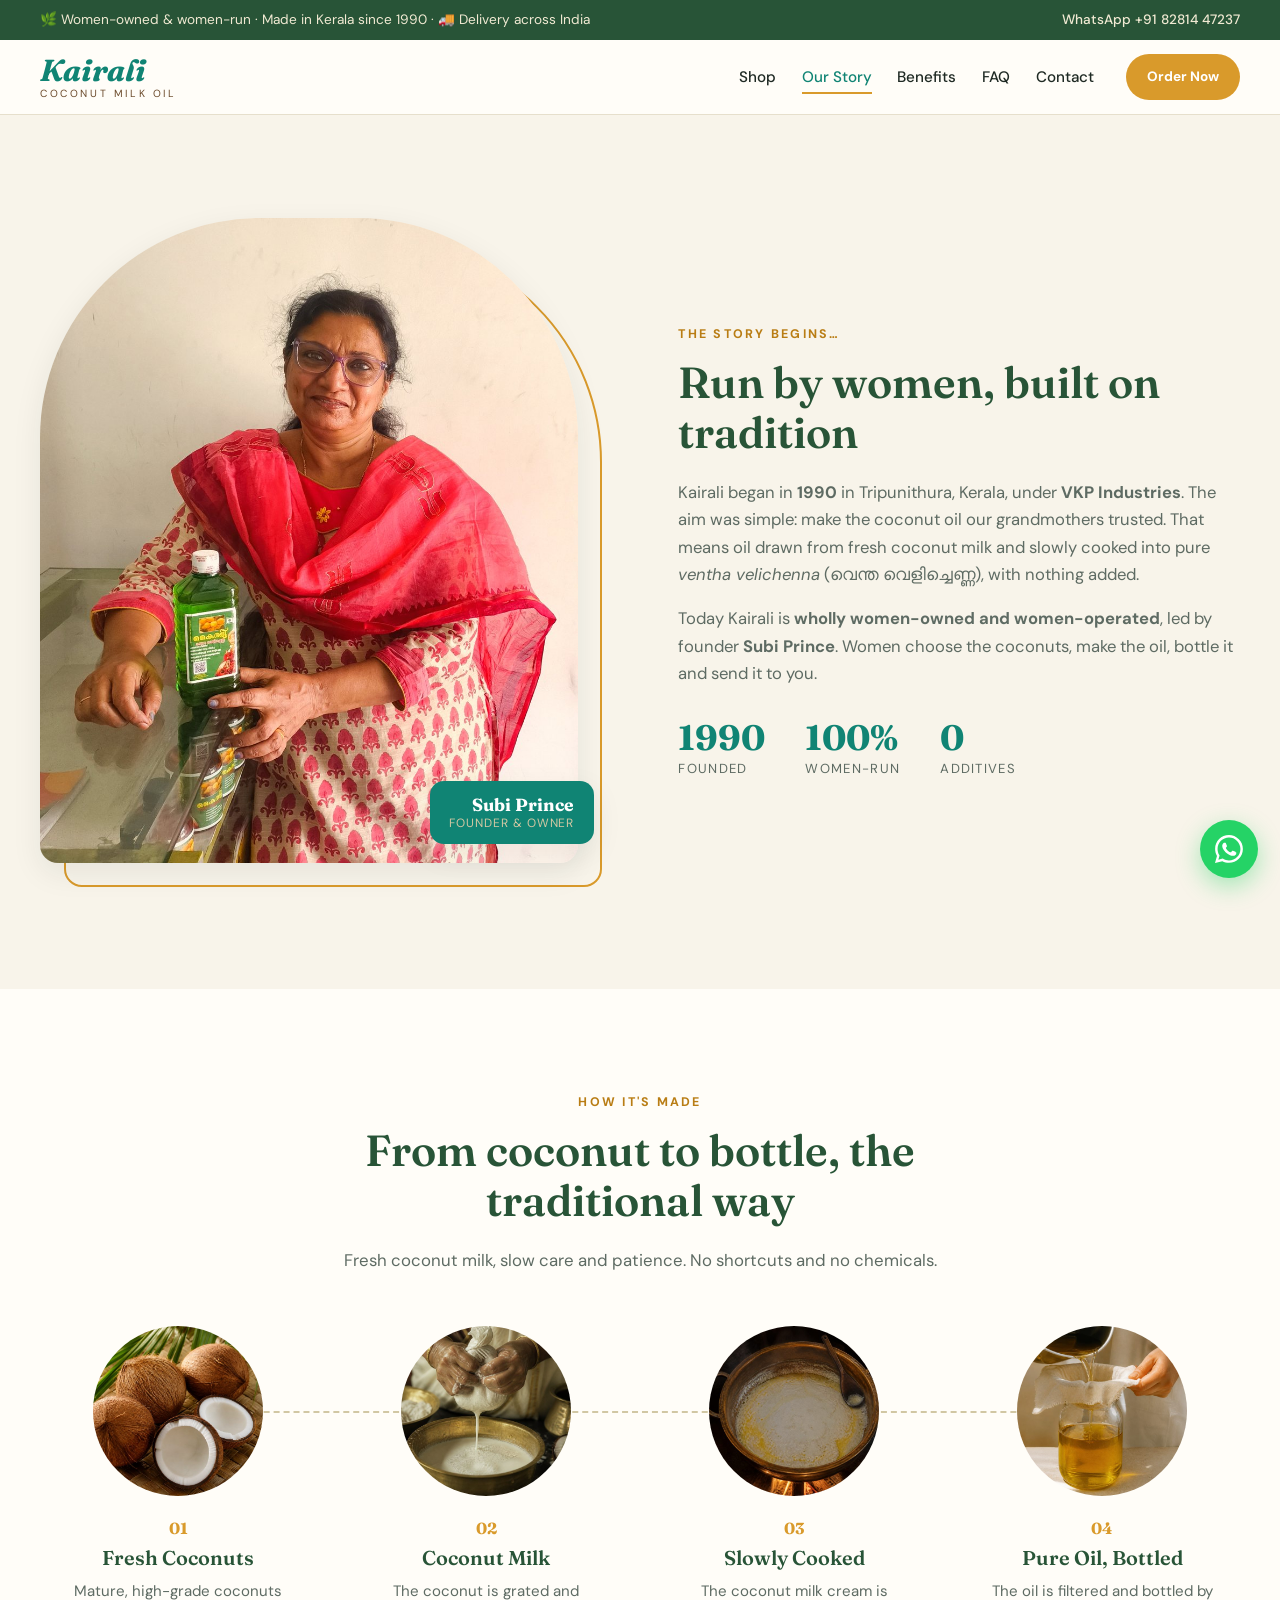
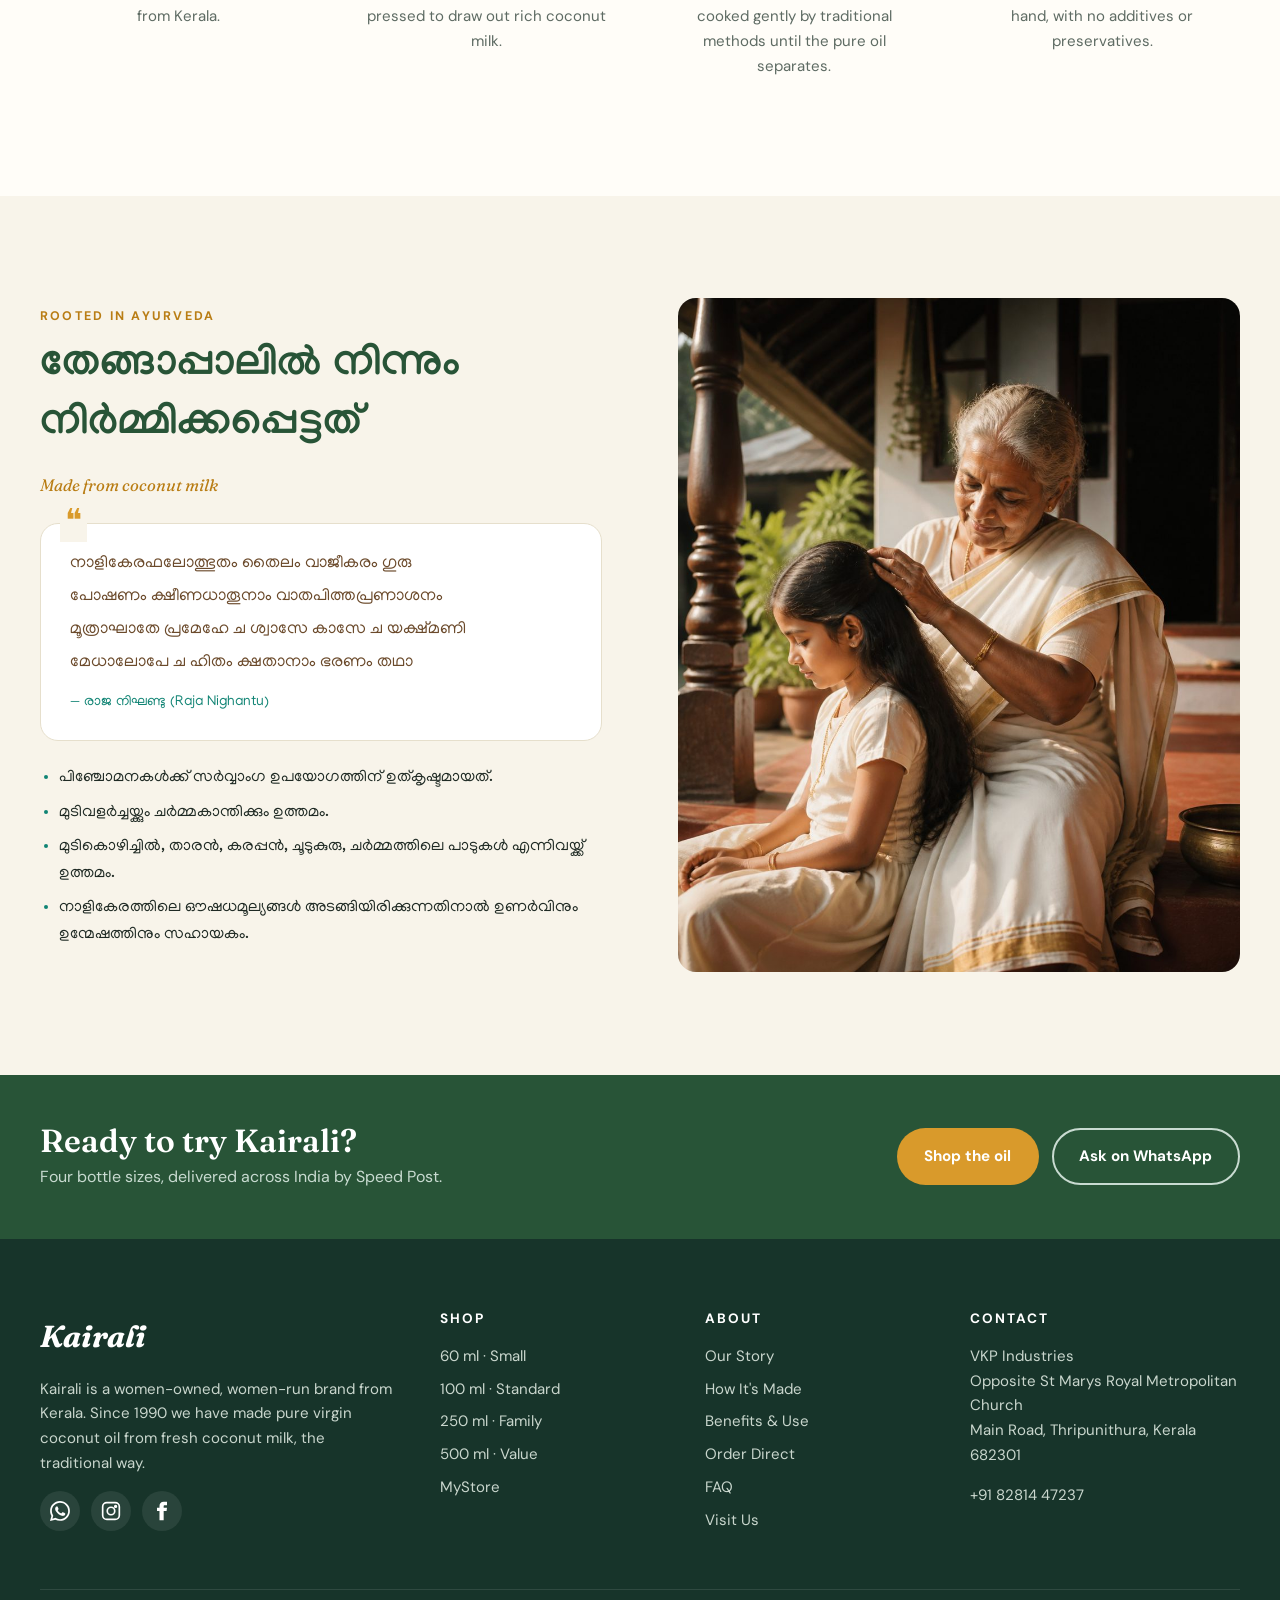
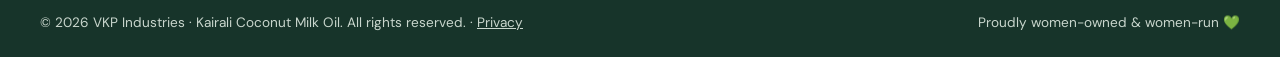
==== about.html @ 32cbc708 "Split site into pages, put checkout right after the bottles, add map - Home: hero, bottles and check" ====
<!DOCTYPE html>
<html lang="en">
<head>
  <meta charset="utf-8">
  <meta name="viewport" content="width=device-width, initial-scale=1">
  <title>Our Story | Kairali Coconut Milk Oil</title>
  <meta name="description" content="Kairali has been made in Tripunithura, Kerala since 1990 by a wholly women-owned, women-run family business. See how our coconut milk oil is made.">
  <meta name="theme-color" content="#108474">
  <link rel="canonical" href="https://vkpindustries.com/about.html">
  <meta property="og:url" content="https://vkpindustries.com/about.html">

  <!-- Open Graph / social preview -->
  <meta property="og:title" content="Our Story | Kairali Coconut Milk Oil">
  <meta property="og:description" content="Kairali has been made in Tripunithura, Kerala since 1990 by a wholly women-owned, women-run family business. See how our coconut milk oil is made.">
  <meta property="og:type" content="website">
  <meta property="og:image" content="https://vkpindustries.com/assets/img/og-image.jpg">
  <meta property="og:image:width" content="1200">
  <meta property="og:image:height" content="630">
  <meta property="og:image:alt" content="Kairali Coconut Milk Oil bottles with coconuts">
  <meta name="twitter:card" content="summary_large_image">

  <link rel="icon" href="assets/img/favicon.svg" type="image/svg+xml">
  <link rel="preconnect" href="https://fonts.googleapis.com">
  <link rel="preconnect" href="https://fonts.gstatic.com" crossorigin>
  <link href="https://fonts.googleapis.com/css2?family=Fraunces:ital,opsz,wght@0,9..144,400;0,9..144,600;0,9..144,700;1,9..144,400&family=DM+Sans:wght@400;500;700&family=Manjari:wght@400;700&display=swap" rel="stylesheet">
  <link rel="stylesheet" href="assets/css/style.css">

  <!-- Google Analytics 4 -->
  <script async src="https://www.googletagmanager.com/gtag/js?id=G-FZWK9EPHVR"></script>
  <script>
    window.dataLayer = window.dataLayer || [];
    function gtag(){dataLayer.push(arguments);}
    gtag('js', new Date());
    gtag('config', 'G-FZWK9EPHVR');
    // used by main.js / order.js to record key actions
    function track(name, params) { gtag('event', name, params || {}); }
  </script>

</head>
<body class="page-sub">

  <!-- ============ ANNOUNCEMENT BAR ============ -->
  <div class="announce">
    <div class="container announce__inner">
      <span>🌿 Women-owned &amp; women-run · Made in Kerala since 1990 · 🚚 Delivery across India</span>
      <span class="announce__contact">
        <a href="https://wa.me/918281447237">WhatsApp +91 82814 47237</a>
      </span>
    </div>
  </div>

  <!-- ============ HEADER ============ -->
  <header class="header" id="top">
    <div class="container header__inner">
      <a href="./" class="logo" aria-label="Kairali home">
        <span class="logo__mark">Kairali</span>
        <span class="logo__sub">Coconut Milk Oil</span>
      </a>

      <nav class="nav" id="nav" aria-label="Main">
        <a href="./#shop">Shop</a>
        <a href="about.html" aria-current="page">Our Story</a>
        <a href="benefits.html">Benefits</a>
        <a href="faq.html">FAQ</a>
        <a href="contact.html">Contact</a>
      </nav>

      <a href="./#order" class="btn btn--small btn--accent header__cta" id="headerCta">Order Now <span class="cart-count" id="cartCount" hidden>0</span></a>
      <button class="nav-toggle" aria-label="Open menu" aria-expanded="false" aria-controls="nav">
        <span></span><span></span><span></span>
      </button>
    </div>
  </header>

  <main>

    <!-- ============ OUR STORY ============ -->
    <section class="section section--cream" id="story">
      <div class="container split">
        <div class="split__media">
          <figure class="owner-frame">
            <div class="ph ph--portrait ph--arch is-loaded">
              <img src="assets/img/founders.jpg" alt="Subi Prince, founder of Kairali, holding a bottle of Kairali Coconut Milk Oil at the VKP Industries unit" loading="lazy" width="1000" height="1200">
            </div>
            <figcaption class="owner-frame__badge"><strong>Subi Prince</strong><span>Founder &amp; Owner</span></figcaption>
          </figure>
        </div>
        <div class="split__text">
          <p class="eyebrow">The Story Begins…</p>
          <h1 class="h2">Run by women, built on tradition</h1>
          <p>
            Kairali began in <strong>1990</strong> in Tripunithura, Kerala, under <strong>VKP Industries</strong>.
            The aim was simple: make the coconut oil our grandmothers trusted. That means oil drawn from
            fresh coconut milk and slowly cooked into pure <em>ventha velichenna</em> (വെന്ത വെളിച്ചെണ്ണ), with nothing added.
          </p>
          <p>
            Today Kairali is <strong>wholly women-owned and women-operated</strong>, led by founder
            <strong>Subi Prince</strong>. Women choose the coconuts, make the oil, bottle it and send it to you.
          </p>
          <div class="stats">
            <div><strong>1990</strong><span>Founded</span></div>
            <div><strong>100%</strong><span>Women-run</span></div>
            <div><strong>0</strong><span>Additives</span></div>
          </div>
        </div>
      </div>
    </section>

    <!-- ============ HOW IT'S MADE ============ -->
    <section class="section" id="process">
      <div class="container">
        <div class="section__head">
          <p class="eyebrow">How It's Made</p>
          <h2>From coconut to bottle, the traditional way</h2>
          <p>Fresh coconut milk, slow care and patience. No shortcuts and no chemicals.</p>
        </div>
        <div class="steps">
          <div class="step">
            <div class="ph ph--round is-loaded"><img src="assets/img/step-1.jpg" alt="Fresh Kerala coconuts" loading="lazy"></div>
            <span class="step__num">01</span>
            <h3>Fresh Coconuts</h3>
            <p>Mature, high-grade coconuts from Kerala.</p>
          </div>
          <div class="step">
            <div class="ph ph--round is-loaded"><img src="assets/img/step-2.jpg" alt="Grated coconut / extracting coconut milk" loading="lazy"></div>
            <span class="step__num">02</span>
            <h3>Coconut Milk</h3>
            <p>The coconut is grated and pressed to draw out rich coconut milk.</p>
          </div>
          <div class="step">
            <div class="ph ph--round is-loaded"><img src="assets/img/step-3.jpg" alt="Coconut milk cream being slowly cooked in a traditional vessel" loading="lazy"></div>
            <span class="step__num">03</span>
            <h3>Slowly Cooked</h3>
            <p>The coconut milk cream is cooked gently by traditional methods until the pure oil separates.</p>
          </div>
          <div class="step">
            <div class="ph ph--round is-loaded"><img src="assets/img/step-4.jpg" alt="Golden oil being filtered / bottled by hand" loading="lazy"></div>
            <span class="step__num">04</span>
            <h3>Pure Oil, Bottled</h3>
            <p>The oil is filtered and bottled by hand, with no additives or preservatives.</p>
          </div>
        </div>
      </div>
    </section>

    <!-- ============ HERITAGE (Malayalam) ============ -->
    <section class="section section--cream heritage">
      <div class="container split split--reverse">
        <div class="split__text">
          <p class="eyebrow">Rooted in Ayurveda</p>
          <h2 lang="ml" class="ml">തേങ്ങാപ്പാലിൽ നിന്നും<br>നിർമ്മിക്കപ്പെട്ടത്</h2>
          <p class="heritage__sub">Made from coconut milk</p>
          <blockquote class="verse" lang="ml">
            നാളികേരഫലോത്ഭുതം തൈലം വാജീകരം ഗുരു<br>
            പോഷണം ക്ഷീണധാതൂനാം വാതപിത്തപ്രണാശനം<br>
            മൂത്രാഘാതേ പ്രമേഹേ ച ശ്വാസേ കാസേ ച യക്ഷ്‌മണി<br>
            മേധാലോപേ ച ഹിതം ക്ഷതാനാം ഭരണം തഥാ
            <cite>— രാജ നിഘണ്ടു (Raja Nighantu)</cite>
          </blockquote>
          <ul class="ml-list" lang="ml">
            <li>പിഞ്ചോമനകൾക്ക് സർവ്വാംഗ ഉപയോഗത്തിന് ഉത്കൃഷ്ടമായത്.</li>
            <li>മുടിവളർച്ചയ്ക്കും ചർമ്മകാന്തിക്കും ഉത്തമം.</li>
            <li>മുടികൊഴിച്ചിൽ, താരൻ, കരപ്പൻ, ചൂടുകുരു, ചർമ്മത്തിലെ പാടുകൾ എന്നിവയ്ക്ക് ഉത്തമം.</li>
            <li>നാളികേരത്തിലെ ഔഷധമൂല്യങ്ങൾ അടങ്ങിയിരിക്കുന്നതിനാൽ ഉണർവിനും ഉന്മേഷത്തിനും സഹായകം.</li>
          </ul>
        </div>
        <div class="split__media">
          <div class="ph ph--portrait is-loaded"><img src="assets/img/heritage.jpg" alt="Kerala heritage image, e.g. Kathakali motif from the label, a traditional uruli, or a grandmother oiling a child&#x27;s hair" loading="lazy"></div>
        </div>
      </div>
    </section>

    <!-- ============ CALL TO ACTION ============ -->
    <section class="cta-band">
      <div class="container cta-band__inner">
        <div>
          <h2>Ready to try Kairali?</h2>
          <p>Four bottle sizes, delivered across India by Speed Post.</p>
        </div>
        <div class="cta-band__actions">
          <a href="./#shop" class="btn btn--accent">Shop the oil</a>
          <a href="https://wa.me/918281447237" class="btn btn--ghost-light" target="_blank" rel="noopener">Ask on WhatsApp</a>
        </div>
      </div>
    </section>

  </main>

  <!-- ============ FOOTER ============ -->
  <footer class="footer">
    <div class="container footer__grid">
      <div class="footer__brand">
        <span class="logo__mark logo__mark--light">Kairali</span>
        <p>Kairali is a women-owned, women-run brand from Kerala. Since 1990 we have made pure virgin coconut oil from fresh coconut milk, the traditional way.</p>
        <div class="social">
          <a href="https://wa.me/918281447237" target="_blank" rel="noopener" aria-label="WhatsApp">
            <svg viewBox="0 0 24 24" width="20" height="20" fill="currentColor"><path d="M17.5 14.4c-.3-.1-1.7-.8-2-.9-.3-.1-.5-.1-.7.1-.2.3-.8.9-.9 1.1-.2.2-.3.2-.6.1-.3-.1-1.2-.5-2.3-1.4-.9-.8-1.4-1.7-1.6-2-.2-.3 0-.5.1-.6l.4-.5c.1-.2.2-.3.3-.5.1-.2 0-.4 0-.5l-.9-2.2c-.2-.6-.5-.5-.7-.5h-.6c-.2 0-.5.1-.8.4-.3.3-1 1-1 2.5s1.1 2.9 1.2 3.1c.1.2 2.1 3.2 5.1 4.5.7.3 1.3.5 1.7.6.7.2 1.4.2 1.9.1.6-.1 1.7-.7 2-1.4.2-.7.2-1.2.2-1.4-.1-.1-.3-.2-.6-.3zM12 21.8c-1.8 0-3.5-.5-5-1.4l-.4-.2-3.7 1 1-3.6-.2-.4c-1-1.6-1.5-3.4-1.5-5.2 0-5.4 4.4-9.8 9.8-9.8 2.6 0 5.1 1 6.9 2.9 1.8 1.8 2.9 4.3 2.9 6.9 0 5.4-4.4 9.8-9.8 9.8zM20.4 3.6C18.1 1.3 15.1 0 12 0 5.4 0 .1 5.3.1 11.9c0 2.1.6 4.2 1.6 6L0 24l6.3-1.6c1.7.9 3.7 1.4 5.7 1.4 6.6 0 11.9-5.3 11.9-11.9 0-3.2-1.2-6.2-3.5-8.3z"/></svg>
          </a>
          <a href="https://www.instagram.com/kairali_oil/" target="_blank" rel="noopener" aria-label="Instagram">
            <svg viewBox="0 0 24 24" width="20" height="20" fill="none" stroke="currentColor" stroke-width="2"><rect x="2" y="2" width="20" height="20" rx="5"/><circle cx="12" cy="12" r="4.5"/><circle cx="17.5" cy="6.5" r="1" fill="currentColor"/></svg>
          </a>
          <a href="https://www.facebook.com/kairalico/" target="_blank" rel="noopener" aria-label="Facebook">
            <svg viewBox="0 0 24 24" width="20" height="20" fill="currentColor"><path d="M14 8V6c0-.9.6-1 1-1h3V1h-4c-3.3 0-5 2.4-5 5v2H6v4h3v11h5V12h3.5l.5-4h-4z"/></svg>
          </a>
        </div>
      </div>
      <div>
        <h4>Shop</h4>
        <a href="./#shop">60 ml · Small</a>
        <a href="./#shop">100 ml · Standard</a>
        <a href="./#shop">250 ml · Family</a>
        <a href="./#shop">500 ml · Value</a>
        <a href="https://www.mystore.in/en/product/kairali-coconut-milk-oil-1" target="_blank" rel="noopener">MyStore</a>
      </div>
      <div>
        <h4>About</h4>
        <a href="about.html">Our Story</a>
        <a href="about.html#process">How It's Made</a>
        <a href="benefits.html">Benefits &amp; Use</a>
        <a href="./#order">Order Direct</a>
        <a href="faq.html">FAQ</a>
        <a href="contact.html">Visit Us</a>
      </div>
      <div>
        <h4>Contact</h4>
        <p>
          VKP Industries<br>
          Opposite St Marys Royal Metropolitan Church<br>
          Main Road, Thripunithura, Kerala 682301
        </p>
        <a href="https://wa.me/918281447237" target="_blank" rel="noopener">+91 82814 47237</a>
      </div>
    </div>
    <div class="container footer__bottom">
      <span>© <span id="year"></span> VKP Industries · Kairali Coconut Milk Oil. All rights reserved. · <a href="privacy.html">Privacy</a></span>
      <span>Proudly women-owned &amp; women-run 💚</span>
    </div>
  </footer>

  <a href="./#order" class="cartbar" id="cartBar" aria-live="polite">
    <span class="cartbar__info">🛒 <strong id="cartBarCount">0 bottles</strong> · <span id="cartBarTotal">₹0</span></span>
    <span class="cartbar__cta">View order →</span>
  </a>

  <a href="https://wa.me/918281447237?text=Hi%2C%20I%27d%20like%20to%20order%20Kairali%20Coconut%20Milk%20Oil" class="wa-float" target="_blank" rel="noopener" aria-label="Chat on WhatsApp">
    <svg viewBox="0 0 24 24" width="28" height="28" fill="currentColor"><path d="M17.5 14.4c-.3-.1-1.7-.8-2-.9-.3-.1-.5-.1-.7.1-.2.3-.8.9-.9 1.1-.2.2-.3.2-.6.1-.3-.1-1.2-.5-2.3-1.4-.9-.8-1.4-1.7-1.6-2-.2-.3 0-.5.1-.6l.4-.5c.1-.2.2-.3.3-.5.1-.2 0-.4 0-.5l-.9-2.2c-.2-.6-.5-.5-.7-.5h-.6c-.2 0-.5.1-.8.4-.3.3-1 1-1 2.5s1.1 2.9 1.2 3.1c.1.2 2.1 3.2 5.1 4.5.7.3 1.3.5 1.7.6.7.2 1.4.2 1.9.1.6-.1 1.7-.7 2-1.4.2-.7.2-1.2.2-1.4-.1-.1-.3-.2-.6-.3zM12 21.8c-1.8 0-3.5-.5-5-1.4l-.4-.2-3.7 1 1-3.6-.2-.4c-1-1.6-1.5-3.4-1.5-5.2 0-5.4 4.4-9.8 9.8-9.8 2.6 0 5.1 1 6.9 2.9 1.8 1.8 2.9 4.3 2.9 6.9 0 5.4-4.4 9.8-9.8 9.8zM20.4 3.6C18.1 1.3 15.1 0 12 0 5.4 0 .1 5.3.1 11.9c0 2.1.6 4.2 1.6 6L0 24l6.3-1.6c1.7.9 3.7 1.4 5.7 1.4 6.6 0 11.9-5.3 11.9-11.9 0-3.2-1.2-6.2-3.5-8.3z"/></svg>
  </a>

  <script src="assets/js/main.js"></script>
  <script src="assets/js/order.js"></script>
</body>
</html>
---- assets/css/style.css ----
/* =========================================================
   Kairali Coconut Milk Oil – stylesheet
   Palette inspired by thengacoco.com (teal + beige + deep green)
   with a warm golden "coconut oil" accent.
   ========================================================= */

:root {
  --teal:        #108474;   /* primary – Thenga teal */
  --teal-dark:   #0b5f54;
  --green-deep:  #285437;   /* deep leaf green */
  --green-soft:  #567c49;
  --beige:       #d1c7a3;   /* Thenga beige */
  --cream:       #f8f4ea;   /* coconut-milk cream */
  --cream-2:     #fffdf8;
  --gold:        #d99a2b;   /* golden oil accent */
  --gold-dark:   #b97d14;
  --brown:       #6b4a2b;   /* coconut shell */
  --ink:         #1f2a24;
  --muted:       #5e6b63;
  --line:        #e6dfcc;

  --font-head: "Fraunces", Georgia, serif;
  --font-body: "DM Sans", system-ui, -apple-system, sans-serif;
  --font-ml:   "Manjari", "Noto Sans Malayalam", sans-serif;

  --radius: 18px;
  --shadow: 0 10px 30px rgba(31, 42, 36, .08);
  --container: 1200px;
}

* { box-sizing: border-box; }
html { scroll-behavior: smooth; scroll-padding-top: 90px; overflow-x: hidden; }
@supports (overflow: clip) { html { overflow-x: clip; } }
body {
  margin: 0;
  font-family: var(--font-body);
  color: var(--ink);
  background: var(--cream-2);
  line-height: 1.65;
  -webkit-font-smoothing: antialiased;
}
img { max-width: 100%; display: block; }
a { color: var(--teal); }
h1, h2, h3, h4 { font-family: var(--font-head); line-height: 1.15; margin: 0 0 .5em; color: var(--green-deep); }
h1 { font-size: clamp(2.4rem, 5vw, 4rem); font-weight: 600; }
h1 em { color: var(--teal); font-style: italic; font-weight: 400; }
h2 { font-size: clamp(1.9rem, 3.4vw, 2.75rem); font-weight: 600; }
h3 { font-size: 1.25rem; font-weight: 600; }
h1.h2 { font-size: clamp(1.9rem, 3.4vw, 2.75rem); }
p { margin: 0 0 1em; }

.container { width: min(var(--container), 100% - 2.5rem); margin-inline: auto; }
.container--narrow { max-width: 820px; }

.eyebrow {
  font-family: var(--font-body);
  text-transform: uppercase;
  letter-spacing: .18em;
  font-size: .78rem;
  font-weight: 700;
  color: var(--gold-dark);
  margin-bottom: .8rem;
}

.todo { background: #fff3c4; color: #7a5b00; padding: 0 .3em; border-radius: 4px; font-style: normal; }

/* ---------- Buttons ---------- */
.btn {
  display: inline-flex; align-items: center; justify-content: center;
  gap: .5rem;
  padding: .9rem 1.6rem;
  border-radius: 999px;
  font-weight: 700;
  font-size: .95rem;
  text-decoration: none;
  border: 2px solid transparent;
  transition: transform .2s, background .2s, color .2s, box-shadow .2s;
  cursor: pointer;
}
.btn:hover { transform: translateY(-2px); }
.btn--primary { background: var(--teal); color: #fff; }
.btn--primary:hover { background: var(--teal-dark); box-shadow: 0 8px 20px rgba(16,132,116,.3); }
.btn--accent { background: var(--gold); color: #fff; }
.btn--accent:hover { background: var(--gold-dark); }
.btn--ghost { border-color: var(--teal); color: var(--teal); background: transparent; }
.btn--ghost:hover { background: var(--teal); color: #fff; }
.btn--small { padding: .6rem 1.2rem; font-size: .85rem; }
.btn--block { width: 100%; }

/* ---------- Announcement bar ---------- */
.announce { background: var(--green-deep); color: #f1ead3; font-size: .85rem; }
.announce__inner { display: flex; justify-content: space-between; gap: 1rem; padding: .55rem 0; flex-wrap: wrap; }
.announce a { color: #f1ead3; text-decoration: none; font-weight: 500; }
.announce a:hover { text-decoration: underline; }

/* ---------- Header ---------- */
.header {
  position: sticky; top: 0; z-index: 50;
  background: rgba(255, 253, 248, .92);
  backdrop-filter: blur(10px);
  border-bottom: 1px solid var(--line);
}
.header__inner { display: flex; align-items: center; gap: 2rem; padding: .9rem 0; }
.logo { display: flex; flex-direction: column; text-decoration: none; line-height: 1; }
.logo__mark { font-family: var(--font-head); font-style: italic; font-weight: 700; font-size: 1.9rem; color: var(--teal); }
.logo__mark--light { color: #fff; }
.logo__sub { font-size: .65rem; letter-spacing: .25em; text-transform: uppercase; color: var(--brown); margin-top: .2rem; }
.nav { display: flex; gap: 1.6rem; margin-left: auto; }
.nav a { color: var(--ink); text-decoration: none; font-weight: 500; font-size: .95rem; position: relative; }
.nav a::after { content: ""; position: absolute; left: 0; bottom: -4px; width: 0; height: 2px; background: var(--gold); transition: width .25s; }
.nav a:hover::after, .nav a[aria-current="page"]::after { width: 100%; }
.nav a[aria-current="page"] { color: var(--teal); }
.nav-toggle { display: none; background: none; border: 0; padding: .4rem; cursor: pointer; }
.nav-toggle span { display: block; width: 24px; height: 2px; background: var(--green-deep); margin: 5px 0; transition: .3s; }

/* ---------- Image placeholders ---------- */
.ph {
  position: relative;
  background:
    repeating-linear-gradient(45deg, rgba(16,132,116,.05) 0 12px, transparent 12px 24px),
    linear-gradient(135deg, #efe8d4, #e3d9bb);
  border: 2px dashed rgba(16,132,116,.35);
  border-radius: var(--radius);
  display: flex; align-items: center; justify-content: center;
  text-align: center;
  overflow: hidden;
  color: var(--teal-dark);
}
.ph::before {
  content: "📷  " attr(data-label) "\A" attr(data-size) " px";
  white-space: pre-line;
  font-size: .8rem; font-weight: 500;
  padding: 1rem;
  max-width: 85%;
  opacity: .85;
}
.ph.is-loaded { border: 0; background: none; }
.ph.is-loaded::before { content: none; }
.ph img { width: 100%; height: 100%; object-fit: cover; position: absolute; inset: 0; }

.ph--hero { aspect-ratio: 6 / 7; border-radius: 200px 200px var(--radius) var(--radius); }
.ph--product { aspect-ratio: 4 / 5; border-radius: var(--radius) var(--radius) 0 0; border-bottom-style: none; }
.ph--portrait { aspect-ratio: 5 / 6; }
.ph--round { aspect-ratio: 1; border-radius: 50%; width: 170px; margin: 0 auto 1.2rem; }
.ph--wide { aspect-ratio: 3 / 2; }
.ph--square { aspect-ratio: 1; border-radius: 12px; }

/* ---------- Hero ---------- */
.hero {
  background:
    radial-gradient(circle at 85% 20%, rgba(217,154,43,.15), transparent 45%),
    radial-gradient(circle at 10% 90%, rgba(16,132,116,.12), transparent 40%),
    var(--cream);
  padding: clamp(3rem, 7vw, 6rem) 0;
  overflow: hidden;
}
.hero__inner { display: grid; grid-template-columns: 1.1fr .9fr; gap: 4rem; align-items: center; }
.hero__lead { font-size: 1.1rem; color: var(--muted); max-width: 34rem; margin: 1.2rem 0 2rem; }
.hero__actions { display: flex; gap: 1rem; flex-wrap: wrap; }
.hero__media { position: relative; }
.hero__badge {
  position: absolute; left: -2rem; bottom: 2.5rem;
  background: var(--gold); color: #fff;
  width: 120px; height: 120px; border-radius: 50%;
  display: flex; flex-direction: column; align-items: center; justify-content: center;
  text-align: center; box-shadow: var(--shadow);
  transform: rotate(-8deg);
}
.hero__badge strong { font-family: var(--font-head); font-size: 2rem; line-height: 1; }
.hero__badge span { font-size: .72rem; text-transform: uppercase; letter-spacing: .08em; line-height: 1.2; margin-top: .2rem; }

/* ---------- Trust strip ---------- */
.trust { background: var(--teal); color: #fff; padding: 1.6rem 0; }
.trust__grid { display: grid; grid-template-columns: repeat(5, 1fr); gap: 1rem; }
.trust__item { display: flex; align-items: center; gap: .8rem; font-size: .88rem; font-weight: 500; line-height: 1.3; }
.trust__icon { font-size: 1.7rem; }

/* ---------- Sections ---------- */
.section { padding: clamp(4rem, 8vw, 6.5rem) 0; }
.section--cream { background: var(--cream); }
.section--teal { background: var(--green-deep); color: #e9f1ec; }
.section__head { text-align: center; max-width: 640px; margin: 0 auto 3.2rem; }
.section__head p:last-child { color: var(--muted); font-size: 1.05rem; }
.section__head--light h1, .section__head--light h2 { color: #fff; }
.section__head--light p:last-child { color: #c9dbd1; }
.section__head--light .eyebrow { color: var(--beige); }

/* ---------- Products ---------- */
.products { display: grid; grid-template-columns: repeat(4, 1fr); gap: 1.6rem; }
.product {
  position: relative;
  background: #fff;
  border-radius: var(--radius);
  box-shadow: var(--shadow);
  display: flex; flex-direction: column;
  transition: transform .25s, box-shadow .25s;
}
.product:hover { transform: translateY(-6px); box-shadow: 0 18px 40px rgba(31,42,36,.12); }
.product--featured { outline: 2px solid var(--gold); }
.product__ribbon {
  position: absolute; top: 14px; left: 14px; z-index: 2;
  background: var(--gold); color: #fff; font-size: .72rem; font-weight: 700;
  padding: .3rem .8rem; border-radius: 999px; text-transform: uppercase; letter-spacing: .06em;
}
.product__body { padding: 1.3rem 1.3rem 1.5rem; display: flex; flex-direction: column; flex: 1; }
.product__tag { font-size: .75rem; text-transform: uppercase; letter-spacing: .14em; color: var(--gold-dark); font-weight: 700; margin-bottom: .3rem; }
.product h3 { font-size: 1.08rem; }
.product__desc { color: var(--muted); font-size: .92rem; flex: 1; }
.product__price { font-family: var(--font-head); font-size: 1.6rem; font-weight: 700; color: var(--teal); margin-bottom: 1rem; }
.shop__alt { text-align: center; margin: 2rem 0 0; color: var(--muted); font-size: .95rem; }
.shop__alt a { font-weight: 700; }
.product.has-qty { outline: 2px solid var(--teal); }
.product__qty {
  justify-content: space-between; padding: .3rem;
  border: 1.5px solid var(--teal); border-radius: 999px; background: #eef7f4;
}
[hidden] { display: none !important; }   /* .btn etc. set display, which would otherwise override the hidden attribute */
.product__qty output { font-size: .92rem; color: var(--green-deep); }
.product__qty button { width: 38px; height: 38px; }

/* ---------- Split layout ---------- */
.split { display: grid; grid-template-columns: 1fr 1fr; gap: clamp(2rem, 6vw, 5rem); align-items: center; }
.split--reverse .split__media { order: 2; }
.split__text p { color: var(--muted); font-size: 1.04rem; }
.split__text .eyebrow { color: var(--gold-dark); font-size: .78rem; }
.quote {
  margin: 1.8rem 0; padding: 1.2rem 1.5rem;
  border-left: 4px solid var(--gold);
  background: #fff; border-radius: 0 var(--radius) var(--radius) 0;
  font-family: var(--font-head); font-style: italic; font-size: 1.15rem; color: var(--green-deep);
}
.quote cite { display: block; margin-top: .6rem; font-family: var(--font-body); font-style: normal; font-size: .9rem; color: var(--muted); }
.stats { display: flex; gap: 2.5rem; margin-top: 2rem; }
.stats strong { display: block; font-family: var(--font-head); font-size: 2.2rem; color: var(--teal); line-height: 1; }
.stats span { font-size: .82rem; text-transform: uppercase; letter-spacing: .1em; color: var(--muted); }

/* ---------- Owner photo frame (Our Story) ---------- */
.owner-frame { position: relative; margin: 0 1.5rem 1.5rem 0; }
.owner-frame::before {                       /* offset gold outline behind the photo */
  content: ""; position: absolute; inset: 1.5rem -1.5rem -1.5rem 1.5rem;
  border: 2px solid var(--gold); border-radius: 220px 220px var(--radius) var(--radius);
  z-index: 0;
}
.ph--arch { position: relative; z-index: 1; border-radius: 220px 220px var(--radius) var(--radius); box-shadow: var(--shadow); }
.ph--arch img { object-position: center top; }
.owner-frame__badge {
  position: absolute; z-index: 2; right: -1rem; bottom: 1.2rem; text-align: right;
  background: var(--teal); color: #fff;
  padding: .8rem 1.2rem; border-radius: 14px; box-shadow: var(--shadow);
  display: flex; flex-direction: column; line-height: 1.25;
}
.owner-frame__badge strong { font-family: var(--font-head); font-size: 1.1rem; }
.owner-frame__badge span { font-size: .75rem; letter-spacing: .08em; text-transform: uppercase; color: var(--beige); }
@media (max-width: 900px) {
  .owner-frame { max-width: 420px; margin: 0 auto 2rem; width: calc(100% - .8rem); }
  .owner-frame::before { inset: .8rem -.8rem -.8rem .8rem; }
  .owner-frame__badge { right: -.4rem; bottom: .9rem; padding: .6rem 1rem; }
}

/* ---------- Process steps ---------- */
.steps { display: grid; grid-template-columns: repeat(4, 1fr); gap: 2rem; position: relative; }
.steps::before {
  content: ""; position: absolute; top: 85px; left: 12%; right: 12%;
  border-top: 2px dashed var(--beige); z-index: -1;
}
.step { text-align: center; }
.step__num { display: inline-block; font-family: var(--font-head); font-weight: 700; color: var(--gold); font-size: 1rem; margin-bottom: .3rem; }
.step p { color: var(--muted); font-size: .94rem; max-width: 240px; margin-inline: auto; }

/* ---------- Benefits ---------- */
.benefits { display: grid; grid-template-columns: repeat(4, 1fr); gap: 1.5rem; }
.benefit {
  background: rgba(255,255,255,.06);
  border: 1px solid rgba(255,255,255,.12);
  border-radius: var(--radius);
  padding: 1.8rem 1.5rem;
  transition: background .25s;
}
.benefit:hover { background: rgba(255,255,255,.1); }
.benefit__icon { font-size: 2rem; display: block; margin-bottom: .8rem; }
.benefit h3 { color: #fff; }
.benefit ul { list-style: none; padding: 0; margin: 0; }
.benefit li { font-size: .92rem; color: #c9dbd1; margin-bottom: .8rem; padding-left: 1.1rem; position: relative; }
.benefit li::before { content: "•"; color: var(--gold); position: absolute; left: 0; font-weight: 700; }
.benefit li strong { color: #fff; font-weight: 500; }

/* ---------- Heritage (Malayalam) ---------- */
.ml { font-family: var(--font-ml); font-weight: 700; line-height: 1.35; }
.heritage__sub { font-family: var(--font-head); font-style: italic; color: var(--gold-dark) !important; margin-top: -.4rem; }
.verse {
  font-family: var(--font-ml);
  font-size: 1.08rem; line-height: 1.9;
  background: #fff;
  border: 1px solid var(--line);
  border-radius: var(--radius);
  padding: 1.5rem 1.8rem;
  margin: 1.5rem 0;
  color: var(--brown);
  position: relative;
}
.verse::before { content: "❝"; position: absolute; top: -.9rem; left: 1.2rem; font-size: 2rem; color: var(--gold); background: var(--cream); padding: 0 .3rem; line-height: 1; }
.verse cite { display: block; margin-top: .6rem; font-style: normal; font-size: .9rem; color: var(--teal); }
.ml-list { font-family: var(--font-ml); padding-left: 1.2rem; color: var(--ink); font-size: 1.02rem; }
.ml-list li { margin-bottom: .45rem; }
.ml-list li::marker { color: var(--teal); }

/* ---------- Rituals ---------- */
.rituals { display: grid; grid-template-columns: repeat(3, 1fr); gap: 2rem; }
.ritual .ph { margin-bottom: 1.2rem; }
.ritual p { color: var(--muted); font-size: .96rem; }

/* ---------- FAQ ---------- */
.faq details { background: #fff; border: 1px solid var(--line); border-radius: 14px; margin-bottom: .9rem; overflow: hidden; }
.faq summary {
  cursor: pointer; list-style: none;
  padding: 1.15rem 1.4rem; font-weight: 700; color: var(--green-deep);
  display: flex; justify-content: space-between; align-items: center; gap: 1rem;
}
.faq summary::-webkit-details-marker { display: none; }
.faq summary::after { content: "+"; font-size: 1.5rem; color: var(--teal); transition: transform .25s; line-height: 1; }
.faq details[open] summary::after { transform: rotate(45deg); }
.faq details p { padding: 0 1.4rem 1.2rem; margin: 0; color: var(--muted); }

/* ---------- Instagram ---------- */
/* Visit us / map */
.visit { display: grid; grid-template-columns: 2fr 1fr; gap: 1.5rem; align-items: stretch; }
.visit__map { width: 100%; min-height: 380px; border: 0; border-radius: 18px; box-shadow: 0 8px 24px rgba(0,0,0,.08); }
.visit__card { background: var(--cream); border: 1px solid var(--line); border-radius: 18px; padding: 2rem; display: flex; flex-direction: column; justify-content: center; gap: 1rem; align-items: flex-start; }
.visit__card h3 { margin: 0; }
.visit__card p { margin: 0; color: var(--muted); }
.visit__link { color: var(--teal); font-weight: 600; }
@media (max-width: 900px) {
  .visit { grid-template-columns: 1fr; }
  .visit__map { min-height: 300px; }
}


/* ---------- Footer ---------- */
.footer { background: #17342a; color: #c9d6cd; padding: 4.5rem 0 0; font-size: .94rem; }
.footer__grid { display: grid; grid-template-columns: 1.6fr 1fr 1fr 1.2fr; gap: 2.5rem; padding-bottom: 3rem; }
.footer h4 { color: #fff; font-family: var(--font-body); font-size: .85rem; text-transform: uppercase; letter-spacing: .15em; margin-bottom: 1.1rem; }
.footer a { display: block; color: #c9d6cd; text-decoration: none; margin-bottom: .5rem; }
.footer a:hover { color: var(--beige); }
.footer__brand p { margin-top: 1rem; max-width: 22rem; }
.social { display: flex; gap: .7rem; }
.social a { display: grid; place-items: center; width: 40px; height: 40px; border-radius: 50%; background: rgba(255,255,255,.08); color: #fff; margin: 0; }
.social a:hover { background: var(--teal); color: #fff; }
.footer__bottom a { display: inline; margin: 0; text-decoration: underline; }
.footer__bottom { display: flex; justify-content: space-between; flex-wrap: wrap; gap: 1rem; border-top: 1px solid rgba(255,255,255,.1); padding: 1.4rem 0; font-size: .85rem; }

/* ---------- Build Your Order ---------- */
.sr-only { position: absolute; width: 1px; height: 1px; overflow: hidden; clip: rect(0 0 0 0); white-space: nowrap; }
.ob-section { background: linear-gradient(180deg, var(--cream-2), #f3eedf); }
.ob { display: grid; grid-template-columns: 1fr 360px; gap: 2rem; align-items: start; }
.ob__steps { display: grid; gap: 1.4rem; }
.ob-card { background: #fff; border: 1px solid var(--line); border-radius: var(--radius); padding: 1.6rem 1.7rem; box-shadow: var(--shadow); }
.ob-card__head { display: flex; align-items: center; gap: .9rem; margin-bottom: 1.2rem; }
.ob-card__head h3 { margin: 0; }
.ob-num {
  flex: none; display: grid; place-items: center;
  width: 36px; height: 36px; border-radius: 50%;
  background: var(--teal); color: #fff; font-family: var(--font-head); font-weight: 700;
}
.ob-qty { display: flex; align-items: center; gap: .4rem; }
.ob-qty button {
  width: 34px; height: 34px; border-radius: 50%; border: 1.5px solid var(--teal);
  background: #fff; color: var(--teal); font-size: 1.2rem; line-height: 1; cursor: pointer;
  transition: background .15s, color .15s;
}
.ob-qty button:hover { background: var(--teal); color: #fff; }
.ob-qty output { min-width: 1.6rem; text-align: center; font-weight: 700; font-size: 1.05rem; }

.ob input, .ob textarea {
  width: 100%; font: inherit; color: var(--ink);
  padding: .8rem 1rem; border: 1.5px solid var(--line); border-radius: 12px; background: var(--cream-2);
  transition: border-color .2s, box-shadow .2s;
}
.ob input:focus, .ob textarea:focus { outline: none; border-color: var(--teal); box-shadow: 0 0 0 3px rgba(16,132,116,.15); }
.ob .is-error { border-color: #c0392b; }
.ob-error { color: #b03a2e; font-size: .9rem; margin: .5rem 0 0; min-height: 0; }
.ob-error:empty { display: none; }
.ob-pin { display: flex; gap: .8rem; }
.ob-pin input { max-width: 320px; letter-spacing: .08em; }
.ob-delivery {
  display: grid; grid-template-columns: repeat(4, 1fr); gap: 1rem;
  margin-top: 1.2rem; padding: 1rem 1.2rem; border-radius: 14px; background: #eef7f4;
}
.ob-delivery small { display: block; font-size: .72rem; text-transform: uppercase; letter-spacing: .1em; color: var(--muted); }
.ob-delivery strong { color: var(--green-deep); font-size: .95rem; }

.ob-pay { display: flex; gap: 1.6rem; align-items: flex-start; }
.ob-pay__qr { width: 190px; height: auto; border-radius: 12px; border: 1px solid var(--line); background: #fff; padding: .4rem; flex: none; }
.ob-pay__info p { color: var(--muted); font-size: .95rem; }
.ob-pay__amount { font-size: 1.05rem !important; color: var(--ink) !important; }
.ob-pay__amount strong { color: var(--teal); font-family: var(--font-head); font-size: 1.3rem; }
.ob-upi { display: flex; flex-wrap: wrap; align-items: center; gap: .6rem; margin-bottom: 1rem; }
.ob-upi code { background: var(--cream); padding: .45rem .7rem; border-radius: 8px; font-size: .88rem; word-break: break-all; }
.ob-copy { border: 1.5px solid var(--teal); color: var(--teal); background: none; border-radius: 999px; padding: .35rem .9rem; font: inherit; font-size: .82rem; font-weight: 700; cursor: pointer; }
.ob-copy:hover { background: var(--teal); color: #fff; }
.ob-upi-app { margin-bottom: 1rem; }
.ob-note { font-size: .85rem; color: var(--muted); margin: 0; }
.ob-note--center { text-align: center; margin-top: .9rem; }
.ob-intro { color: var(--muted); font-size: .95rem; }
.ob-fields { display: grid; grid-template-columns: 1fr 1fr; gap: 1rem; margin-bottom: 1rem; }
.ob-field--full { grid-column: 1 / -1; }
.ob-field label { display: block; font-size: .85rem; font-weight: 700; color: var(--green-deep); margin-bottom: .35rem; }
.btn--wa { background: #25d366; color: #fff; margin-top: .6rem; }
.btn--wa:hover { background: #1ebe5b; box-shadow: 0 8px 20px rgba(37,211,102,.3); }

.ob-summary {
  position: sticky; top: 100px;
  background: var(--green-deep); color: #e9f1ec;
  border-radius: var(--radius); padding: 1.7rem; box-shadow: var(--shadow);
}
.ob-summary h3 { color: #fff; margin-bottom: 1rem; }
.ob-summary__lines { list-style: none; padding: 0; margin: 0 0 1rem; border-bottom: 1px dashed rgba(255,255,255,.2); }
.ob-summary__lines li { display: flex; justify-content: space-between; padding: .35rem 0 .7rem; font-size: .95rem; }
.ob-summary__lines .ob-empty { color: #a9c2b5; font-style: italic; }
.ob-summary__lines .ob-empty a { color: var(--beige); font-style: normal; font-weight: 700; margin-left: .3rem; }
.ob-summary__row { display: flex; justify-content: space-between; gap: 1rem; padding: .35rem 0; font-size: .95rem; color: #c9dbd1; }
.ob-summary__row small { color: #a9c2b5; }
.ob-summary__total { margin-top: .5rem; padding-top: .9rem; border-top: 1px solid rgba(255,255,255,.2); color: #fff; font-weight: 700; }
.ob-summary__total span:last-child { font-family: var(--font-head); font-size: 1.6rem; color: var(--beige); }
.ob-summary__note { font-size: .8rem; color: #a9c2b5; margin: .6rem 0 1.2rem; }
.ob-summary .btn--primary { background: var(--gold); }
.ob-summary .btn--primary:hover { background: var(--gold-dark); box-shadow: none; }
.ob-summary__alt { text-align: center; font-size: .82rem; margin: 1rem 0 0; color: #a9c2b5; }
.ob-summary__alt a { color: var(--beige); }

.cart-count { display: inline-grid; place-items: center; min-width: 20px; height: 20px; padding: 0 5px; border-radius: 999px; background: #fff; color: var(--gold-dark); font-size: .75rem; }
.cart-count[hidden] { display: none; }

.spinner { display: inline-block; width: 14px; height: 14px; border: 2px solid rgba(255,255,255,.5); border-top-color: #fff; border-radius: 50%; animation: spin .7s linear infinite; margin-right: .5rem; vertical-align: -2px; }
@keyframes spin { to { transform: rotate(360deg); } }

.toast {
  position: fixed; left: 50%; bottom: 1.6rem; z-index: 80;
  transform: translate(-50%, 150%); opacity: 0;
  display: flex; gap: 1rem; align-items: center;
  background: var(--green-deep); color: #fff; padding: .8rem 1.2rem; border-radius: 999px;
  box-shadow: 0 10px 30px rgba(0,0,0,.2); font-size: .92rem; transition: transform .3s, opacity .3s;
}
.toast.is-visible { transform: translate(-50%, 0); opacity: 1; }
.toast a { color: var(--beige); font-weight: 700; text-decoration: none; white-space: nowrap; }

/* Mobile cart bar: replaces the toast on small screens */
.cartbar {
  position: fixed; left: .75rem; right: .75rem; bottom: .75rem; z-index: 85;
  display: none; align-items: center; justify-content: space-between; gap: 1rem;
  background: var(--green-deep); color: #fff; text-decoration: none;
  padding: .85rem 1.1rem; border-radius: 16px; box-shadow: 0 10px 30px rgba(0,0,0,.25);
  transform: translateY(160%); transition: transform .3s ease;
}
.cartbar__info { font-size: .95rem; }
.cartbar__info strong { font-weight: 700; }
.cartbar__cta { background: var(--gold); color: #fff; font-weight: 700; font-size: .92rem; padding: .55rem 1rem; border-radius: 999px; white-space: nowrap; }
.cartbar.is-pulse { animation: cartpulse .5s ease; }
@keyframes cartpulse { 50% { transform: scale(1.03); } }
@media (max-width: 900px) {
  .cartbar { display: flex; }
  .cartbar.is-visible { transform: none; }
  .toast { display: none; }
  body.has-cartbar .wa-float { bottom: 5.6rem; }
}

@media (max-width: 1080px) {
  .ob { grid-template-columns: 1fr; }
  .ob { gap: 1.4rem; }
  .ob__steps { display: contents; }          /* lets the summary slot in between steps */
  #ob-step-2 { order: 1; }
  .ob-summary { position: static; order: 2; }
  #ob-step-3 { order: 3; } #ob-step-4 { order: 4; }
}
@media (max-width: 640px) {
  .ob-fields { grid-template-columns: 1fr; }
  .ob-delivery { grid-template-columns: 1fr 1fr; }
  .ob-pay { flex-direction: column; align-items: center; text-align: center; }
  .ob-upi { justify-content: center; }
  .ob-card { padding: 1.3rem; }
  .ob-pin input { max-width: none; }
}

/* ---------- Floating WhatsApp ---------- */
.wa-float {
  position: fixed; right: 1.4rem; bottom: 1.4rem; z-index: 60;
  width: 58px; height: 58px; border-radius: 50%;
  background: #25d366; color: #fff;
  display: grid; place-items: center;
  box-shadow: 0 8px 24px rgba(37,211,102,.4);
  transition: transform .2s;
}
.wa-float:hover { transform: scale(1.08); }

/* ---------- Reveal on scroll ---------- */
.reveal { opacity: 0; transform: translateY(24px); transition: opacity .7s ease, transform .7s ease; }
.reveal.is-visible { opacity: 1; transform: none; }
@media (prefers-reduced-motion: reduce) {
  html { scroll-behavior: auto; }
  .reveal { opacity: 1; transform: none; transition: none; }
}

/* ---------- Explore (home → other pages) ---------- */
.explore { display: grid; grid-template-columns: repeat(4, 1fr); gap: 1.2rem; }
.explore__card {
  display: flex; flex-direction: column; gap: .35rem; text-decoration: none; color: var(--muted);
  background: #fff; border: 1px solid var(--line); border-radius: var(--radius); padding: 1.4rem;
  font-size: .9rem; transition: transform .2s, box-shadow .2s, border-color .2s;
}
.explore__card:hover { transform: translateY(-3px); box-shadow: var(--shadow); border-color: var(--teal); }
.explore__card strong { font-family: var(--font-head); font-size: 1.15rem; color: var(--green-deep); }
.explore__card strong::after { content: " →"; color: var(--teal); }
.explore__icon { font-size: 1.6rem; }

/* ---------- Call-to-action band (sub-pages) ---------- */
.cta-band { background: var(--green-deep); color: #e9f1ec; padding: 3rem 0; }
.cta-band__inner { display: flex; align-items: center; justify-content: space-between; gap: 1.5rem; flex-wrap: wrap; }
.cta-band h2 { color: #fff; font-size: clamp(1.5rem, 3vw, 2rem); margin: 0 0 .3rem; }
.cta-band p { margin: 0; color: #c9dbd1; }
.cta-band__actions { display: flex; gap: .8rem; flex-wrap: wrap; }
.btn--ghost-light { border-color: #c9dbd1; color: #fff; background: transparent; }
.btn--ghost-light:hover { background: #fff; color: var(--green-deep); }

/* ---------- Responsive ---------- */
@media (max-width: 1080px) {
  .products, .benefits, .explore { grid-template-columns: repeat(2, 1fr); }
  .trust__grid { grid-template-columns: repeat(3, 1fr); }
  .steps { grid-template-columns: repeat(2, 1fr); row-gap: 3rem; }
  .steps::before { display: none; }
  .footer__grid { grid-template-columns: 1fr 1fr; }
}

@media (max-width: 900px) {
  /* backdrop-filter would make the header the containing block for the fixed .nav,
     shrinking the menu to header height and clipping all links */
  .header { backdrop-filter: none; background: var(--cream-2); }
  .nav {
    position: fixed; inset: 0 0 0 auto; width: min(320px, 85vw);
    flex-direction: column; gap: 0;
    background: var(--cream-2); padding: 6rem 2rem 2rem;
    box-shadow: -10px 0 30px rgba(0,0,0,.1);
    /* hidden by clipping (not by moving it off-screen, which made the page wider than the phone) */
    clip-path: inset(0 0 0 100%); transition: clip-path .3s ease, visibility .3s; visibility: hidden;
  }
  .nav a { padding: .9rem 0; border-bottom: 1px solid var(--line); font-size: 1.05rem; }
  .nav.is-open { clip-path: inset(0 0 0 -40px); visibility: visible; }   /* -40px keeps the shadow */
  .nav-toggle { display: block; margin-left: auto; z-index: 70; }
  .header__cta { display: none; }
  .nav-toggle[aria-expanded="true"] span:nth-child(1) { transform: translateY(7px) rotate(45deg); }
  .nav-toggle[aria-expanded="true"] span:nth-child(2) { opacity: 0; }
  .nav-toggle[aria-expanded="true"] span:nth-child(3) { transform: translateY(-7px) rotate(-45deg); }

  .hero__inner, .split { grid-template-columns: 1fr; }
  .hero__media { max-width: 440px; margin: 0 auto; width: 100%; }
  .hero__badge { left: 0; }
  .split--reverse .split__media { order: 0; }
  .rituals { grid-template-columns: 1fr; }
    .announce__contact { display: none; }
}

@media (max-width: 560px) {
  .products, .benefits { grid-template-columns: 1fr; }
  .steps { gap: 1rem; row-gap: 2rem; }
  .step .ph--round { width: 120px; margin-bottom: .8rem; }
  .step h3 { font-size: 1.05rem; }
  .step p { font-size: .85rem; }
  .products { gap: 1rem; }
  .product { flex-direction: row; }
  .product:hover { transform: none; }
  .product .ph--product { width: 36%; flex: none; aspect-ratio: auto; border-radius: var(--radius) 0 0 var(--radius); border-right-style: none; }
  .product__ribbon { top: 8px; left: 8px; font-size: .62rem; padding: .2rem .55rem; }
  .product__body { padding: .9rem 1rem 1rem; }
  .product__tag { font-size: .68rem; margin-bottom: .15rem; }
  .product h3 { font-size: .98rem; margin-bottom: .3rem; }
  .product__desc { font-size: .84rem; margin-bottom: .4rem; }
  .product__price { font-size: 1.3rem; margin-bottom: .6rem; }
  .product .btn--block { padding: .65rem 1rem; font-size: .9rem; }
  .product__qty button { width: 34px; height: 34px; }
  .explore { gap: .8rem; }
  .explore__card { padding: 1rem; font-size: .82rem; }
  .cta-band__actions { width: 100%; }
  .cta-band__actions .btn { flex: 1; text-align: center; }
  .trust__grid { grid-template-columns: 1fr 1fr; }
  .footer__grid { grid-template-columns: 1fr; }
  .stats { gap: 1.5rem; }
}
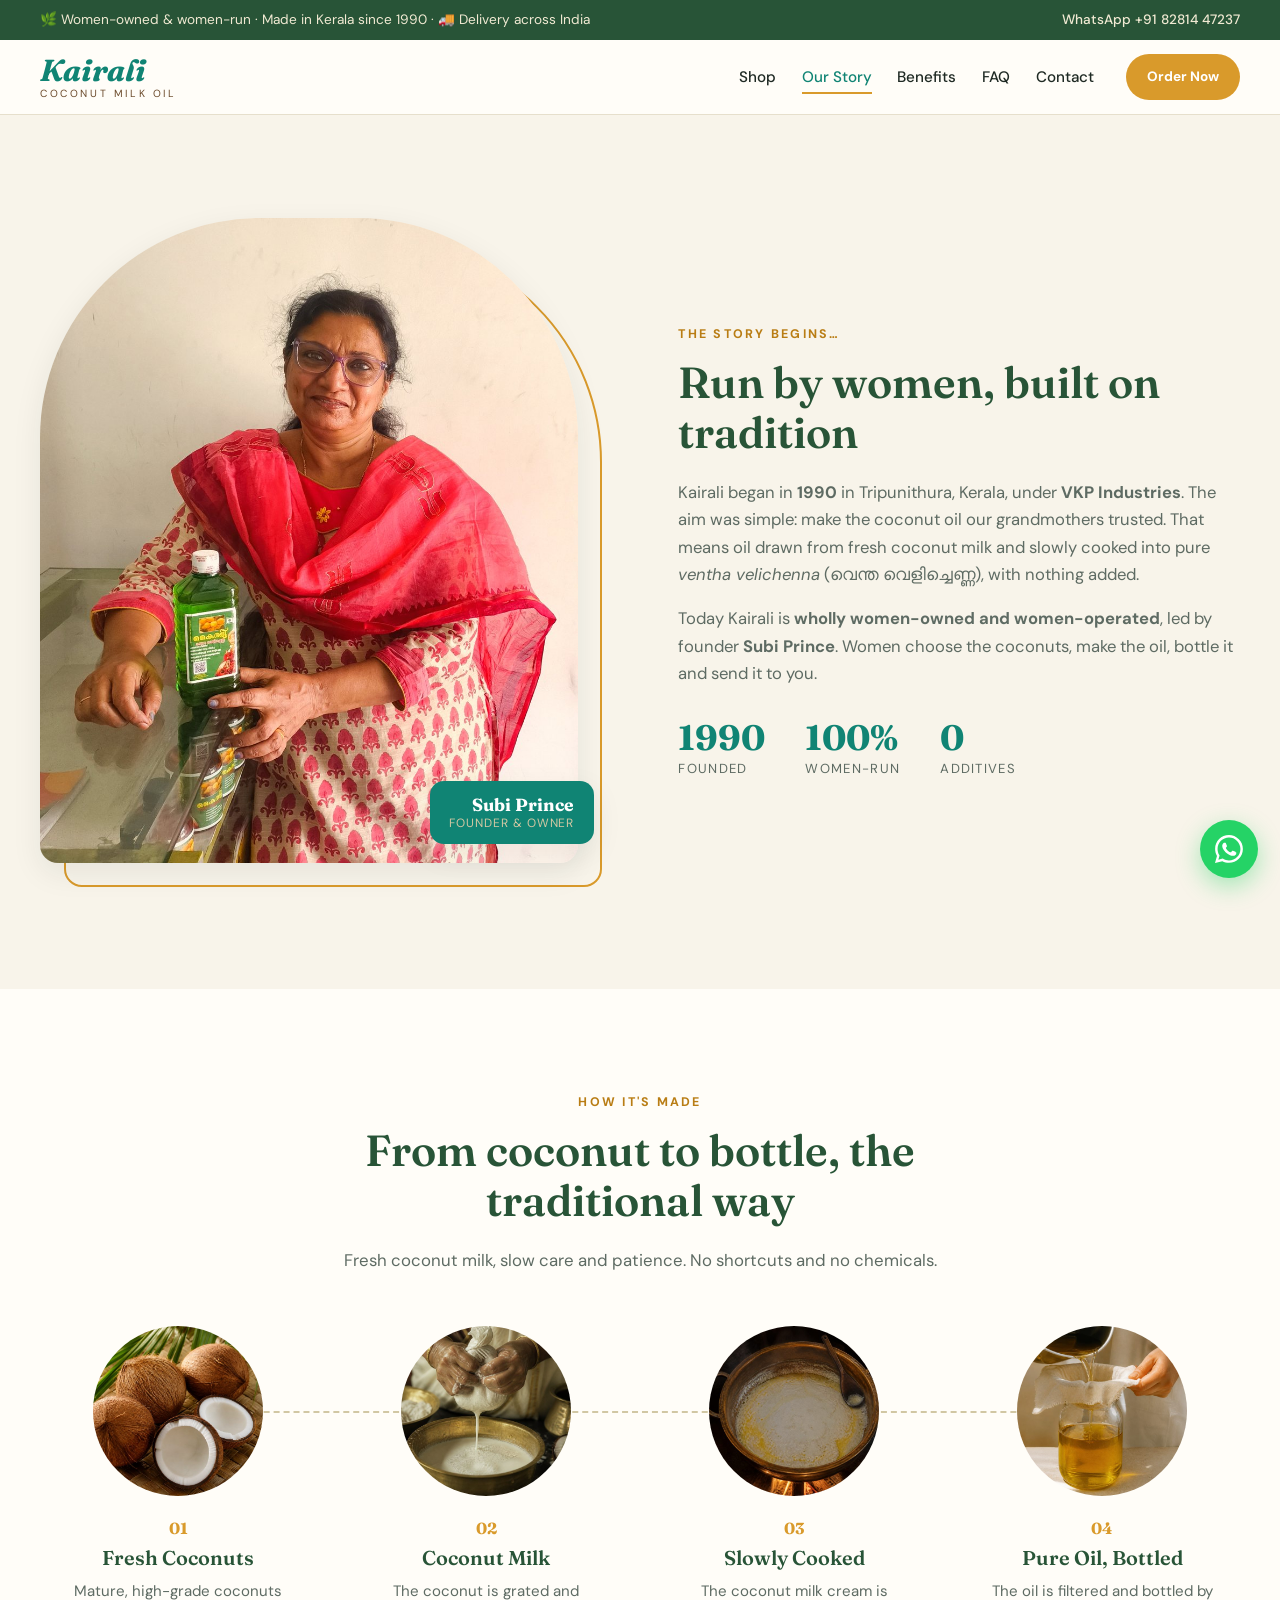
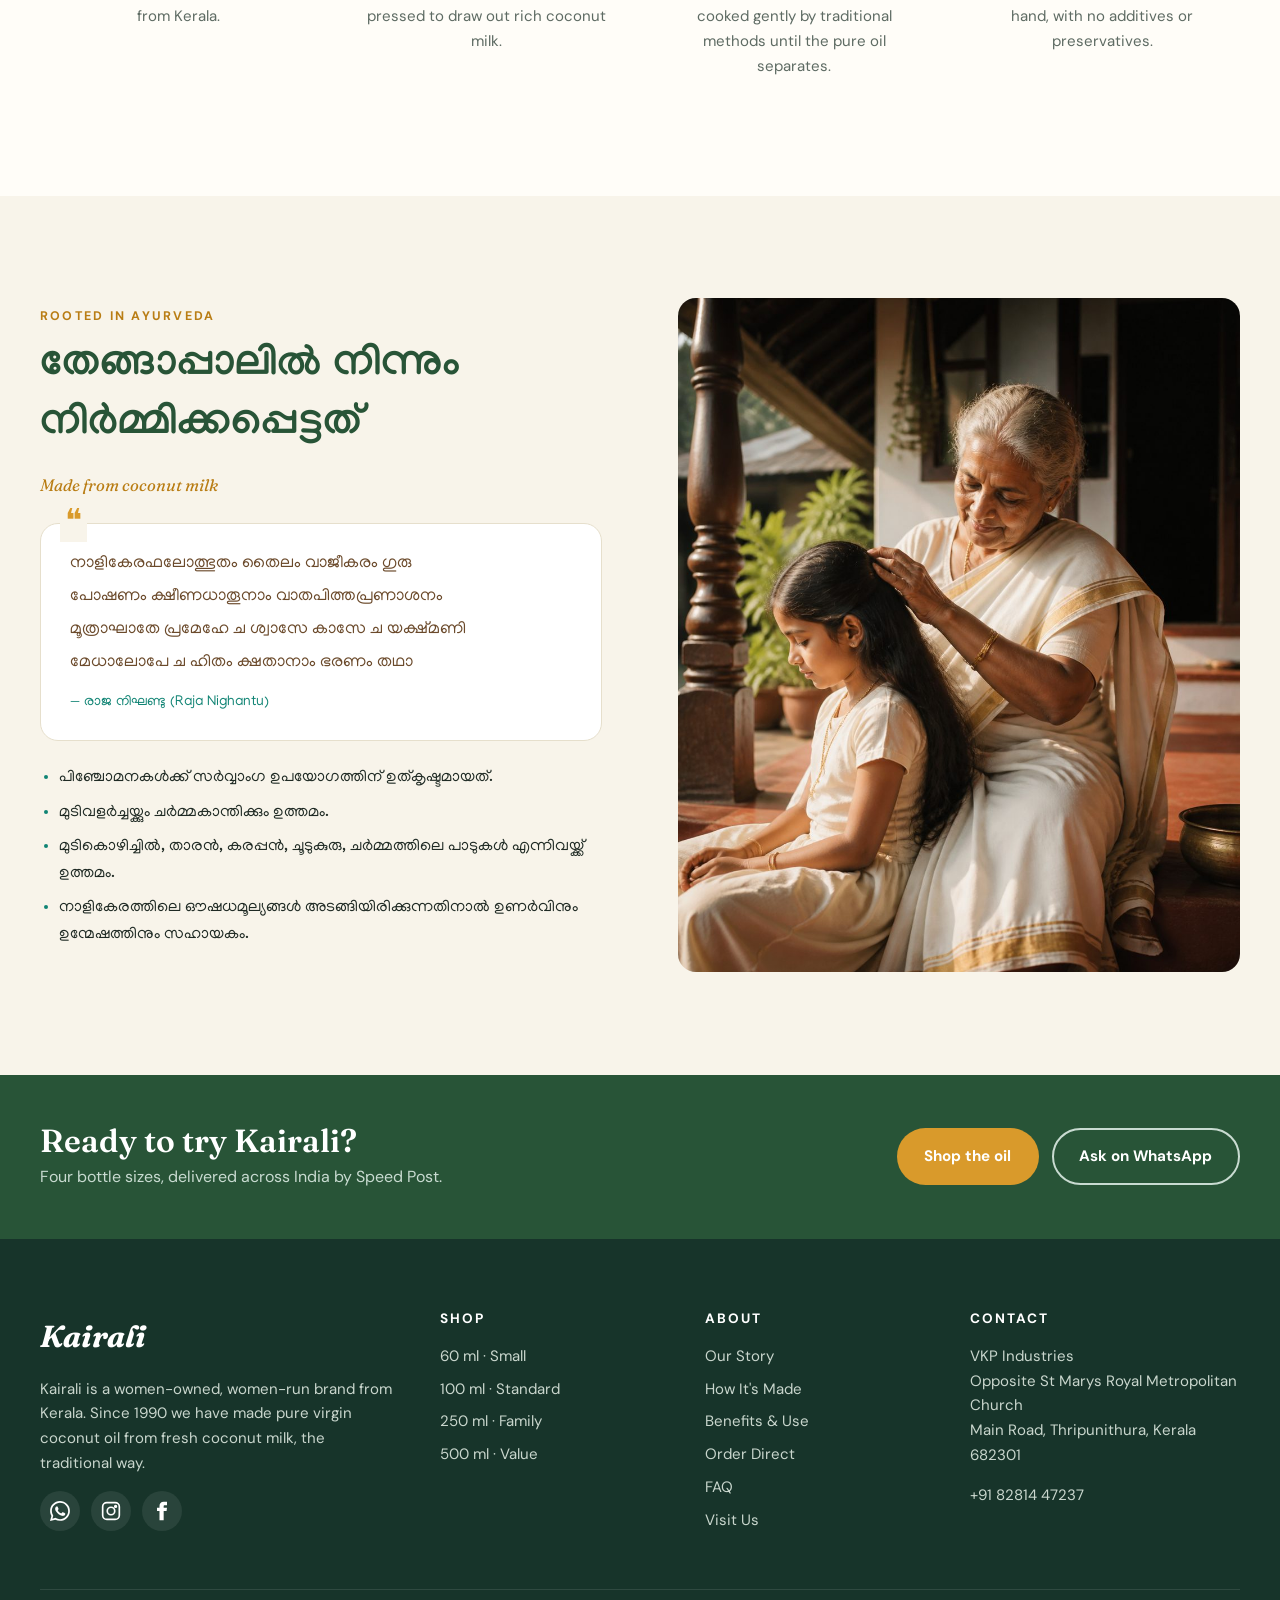
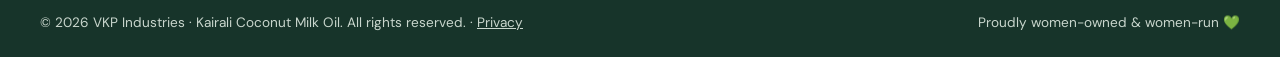
==== commit 9207dd50: "Remove MyStore links and mentions Co-Authored-By: Claude Opus 5.5 <noreply@anthropic.com>" ====
--- a/about.html
+++ b/about.html
@@ -210,7 +210,6 @@
         <a href="./#shop">100 ml · Standard</a>
         <a href="./#shop">250 ml · Family</a>
         <a href="./#shop">500 ml · Value</a>
-        <a href="https://www.mystore.in/en/product/kairali-coconut-milk-oil-1" target="_blank" rel="noopener">MyStore</a>
       </div>
       <div>
         <h4>About</h4>
--- a/assets/css/style.css
+++ b/assets/css/style.css
@@ -424,8 +424,6 @@
 .ob-summary__note { font-size: .8rem; color: #a9c2b5; margin: .6rem 0 1.2rem; }
 .ob-summary .btn--primary { background: var(--gold); }
 .ob-summary .btn--primary:hover { background: var(--gold-dark); box-shadow: none; }
-.ob-summary__alt { text-align: center; font-size: .82rem; margin: 1rem 0 0; color: #a9c2b5; }
-.ob-summary__alt a { color: var(--beige); }
 
 .cart-count { display: inline-grid; place-items: center; min-width: 20px; height: 20px; padding: 0 5px; border-radius: 999px; background: #fff; color: var(--gold-dark); font-size: .75rem; }
 .cart-count[hidden] { display: none; }
